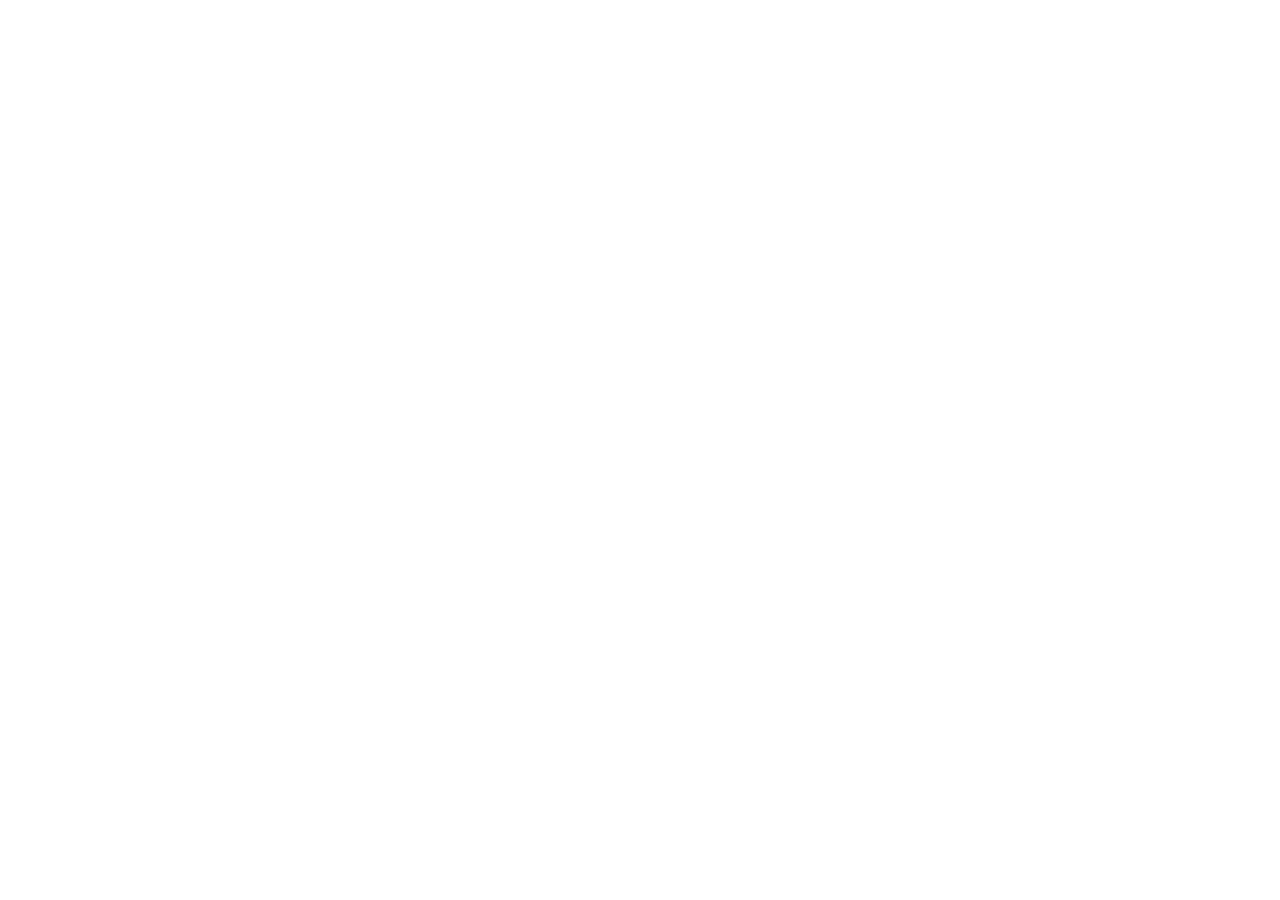
==== index.html @ 03325abd "editor 컨테이너 너비를 80%로 설정하고 내부 요소 너비 확장" ====
<!DOCTYPE html>
<html lang="ko">
<head>
  <meta charset="UTF-8" />
  <meta name="viewport" content="width=device-width, initial-scale=1.0" />
  <title>MD Editor</title>
  <link rel="stylesheet" href="https://cdn.jsdelivr.net/npm/vditor@3.10.8/dist/index.css" />
  <style>
    * { margin: 0; padding: 0; box-sizing: border-box; }
    html, body { height: 100%; overflow: hidden; background: #fff; }
    #editor { height: 100vh; width: 80%; margin: 0 auto; }
    .vditor { width: 100% !important; }
    .vditor-content { width: 100% !important; }
    .vditor-wysiwyg { width: 100% !important; }
    .vditor-wysiwyg-preview { width: 100% !important; }
    /* hide bottom status bar */
    .vditor-info { display: none !important; }
  </style>
</head>
<body>
  <div id="editor"></div>
  <script src="https://cdn.jsdelivr.net/npm/vditor@3.10.8/dist/index.min.js"></script>
  <script>
    new Vditor('editor', {
      mode: 'wysiwyg',
      toolbar: [],
      toolbarConfig: { hide: true },
      height: window.innerHeight,
      placeholder: '마크다운으로 작성하세요  (#, ##, **, *, >, -, ` 등)',
      counter: { enable: false },
      resize: { enable: false },
      cache: { enable: false },
    });

    window.addEventListener('resize', () => {
      document.querySelector('.vditor').style.height = window.innerHeight + 'px';
    });
  </script>
</body>
</html>
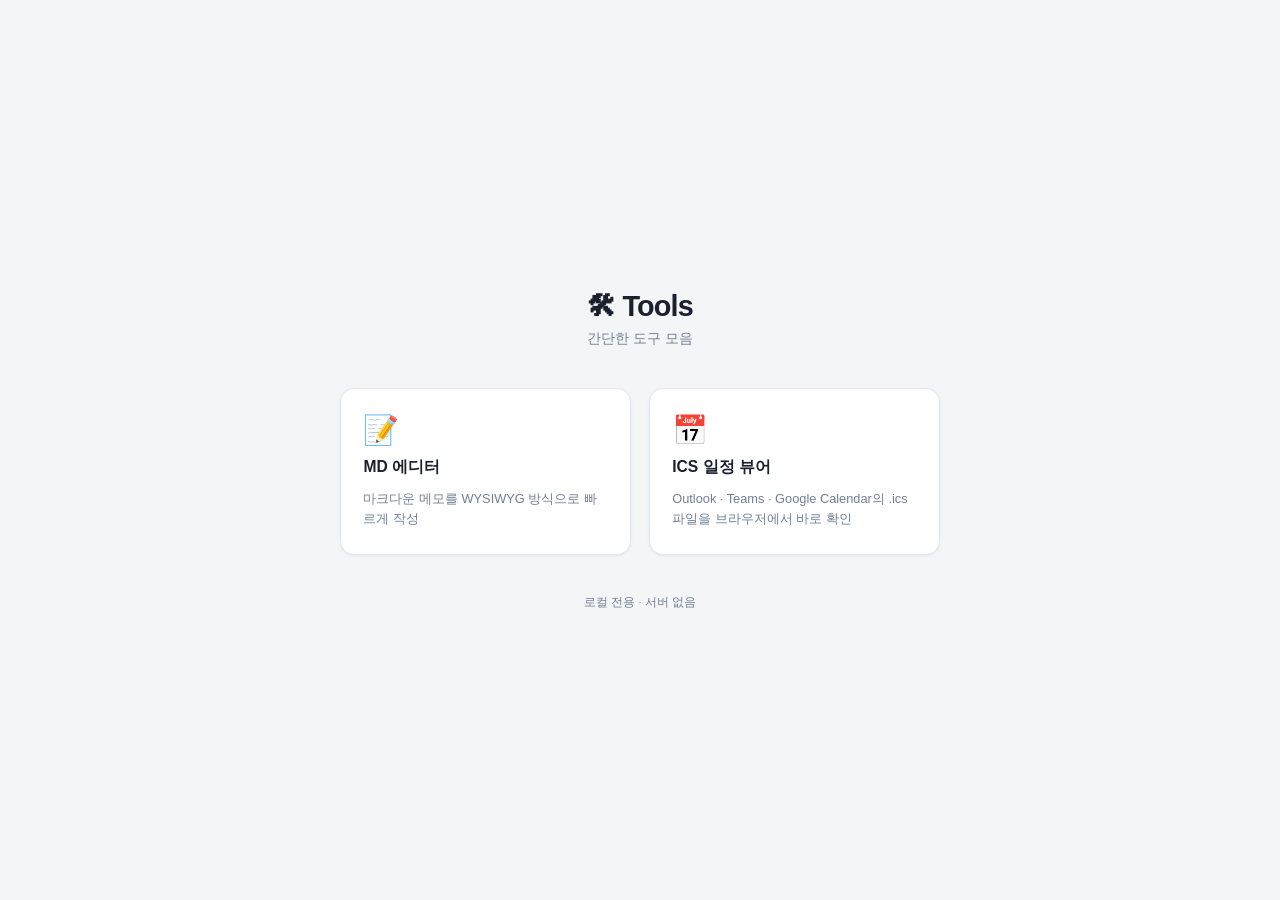
==== commit 3ea76bf7: "." ====
--- a/index.html
+++ b/index.html
@@ -3,38 +3,115 @@
 <head>
   <meta charset="UTF-8" />
   <meta name="viewport" content="width=device-width, initial-scale=1.0" />
-  <title>MD Editor</title>
-  <link rel="stylesheet" href="https://cdn.jsdelivr.net/npm/vditor@3.10.8/dist/index.css" />
+  <title>Tools</title>
   <style>
-    * { margin: 0; padding: 0; box-sizing: border-box; }
-    html, body { height: 100%; overflow: hidden; background: #fff; }
-    #editor { height: 100vh; width: 80%; margin: 0 auto; }
-    .vditor { width: 100% !important; }
-    .vditor-content { width: 100% !important; }
-    .vditor-wysiwyg { width: 100% !important; }
-    .vditor-wysiwyg-preview { width: 100% !important; }
-    /* hide bottom status bar */
-    .vditor-info { display: none !important; }
+    *, *::before, *::after { box-sizing: border-box; margin: 0; padding: 0; }
+
+    :root {
+      --bg: #f4f5f7;
+      --surface: #ffffff;
+      --border: #e2e8f0;
+      --text: #1a202c;
+      --text-muted: #718096;
+      --accent: #4f46e5;
+    }
+
+    body {
+      font-family: -apple-system, BlinkMacSystemFont, 'Segoe UI', sans-serif;
+      background: var(--bg);
+      color: var(--text);
+      min-height: 100vh;
+      display: flex;
+      flex-direction: column;
+      align-items: center;
+      justify-content: center;
+      padding: 2rem;
+    }
+
+    header {
+      text-align: center;
+      margin-bottom: 2.5rem;
+    }
+
+    header h1 {
+      font-size: 1.8rem;
+      font-weight: 800;
+      letter-spacing: -.03em;
+    }
+
+    header p {
+      margin-top: .4rem;
+      font-size: .875rem;
+      color: var(--text-muted);
+    }
+
+    .grid {
+      display: grid;
+      grid-template-columns: repeat(auto-fit, minmax(210px, 1fr));
+      gap: 1.1rem;
+      width: 100%;
+      max-width: 600px;
+    }
+
+    .card {
+      display: flex;
+      flex-direction: column;
+      gap: .65rem;
+      padding: 1.5rem 1.4rem;
+      background: var(--surface);
+      border: 1px solid var(--border);
+      border-radius: 14px;
+      text-decoration: none;
+      color: inherit;
+      transition: box-shadow .15s, transform .15s, border-color .15s;
+      box-shadow: 0 1px 3px rgba(0,0,0,.06);
+    }
+
+    .card:hover {
+      box-shadow: 0 6px 24px rgba(79,70,229,.13);
+      border-color: var(--accent);
+      transform: translateY(-2px);
+    }
+
+    .card-icon { font-size: 1.8rem; }
+
+    .card-title {
+      font-size: .975rem;
+      font-weight: 700;
+    }
+
+    .card-desc {
+      font-size: .8rem;
+      color: var(--text-muted);
+      line-height: 1.6;
+    }
+
+    footer {
+      margin-top: 2.5rem;
+      font-size: .72rem;
+      color: var(--text-muted);
+    }
   </style>
 </head>
 <body>
-  <div id="editor"></div>
-  <script src="https://cdn.jsdelivr.net/npm/vditor@3.10.8/dist/index.min.js"></script>
-  <script>
-    new Vditor('editor', {
-      mode: 'wysiwyg',
-      toolbar: [],
-      toolbarConfig: { hide: true },
-      height: window.innerHeight,
-      placeholder: '마크다운으로 작성하세요  (#, ##, **, *, >, -, ` 등)',
-      counter: { enable: false },
-      resize: { enable: false },
-      cache: { enable: false },
-    });
+  <header>
+    <h1>🛠 Tools</h1>
+    <p>간단한 도구 모음</p>
+  </header>
 
-    window.addEventListener('resize', () => {
-      document.querySelector('.vditor').style.height = window.innerHeight + 'px';
-    });
-  </script>
+  <div class="grid">
+    <a class="card" href="./mdmemo.html">
+      <div class="card-icon">📝</div>
+      <div class="card-title">MD 에디터</div>
+      <div class="card-desc">마크다운 메모를 WYSIWYG 방식으로 빠르게 작성</div>
+    </a>
+    <a class="card" href="./schedule.html">
+      <div class="card-icon">📅</div>
+      <div class="card-title">ICS 일정 뷰어</div>
+      <div class="card-desc">Outlook · Teams · Google Calendar의 .ics 파일을 브라우저에서 바로 확인</div>
+    </a>
+  </div>
+
+  <footer>로컬 전용 · 서버 없음</footer>
 </body>
 </html>
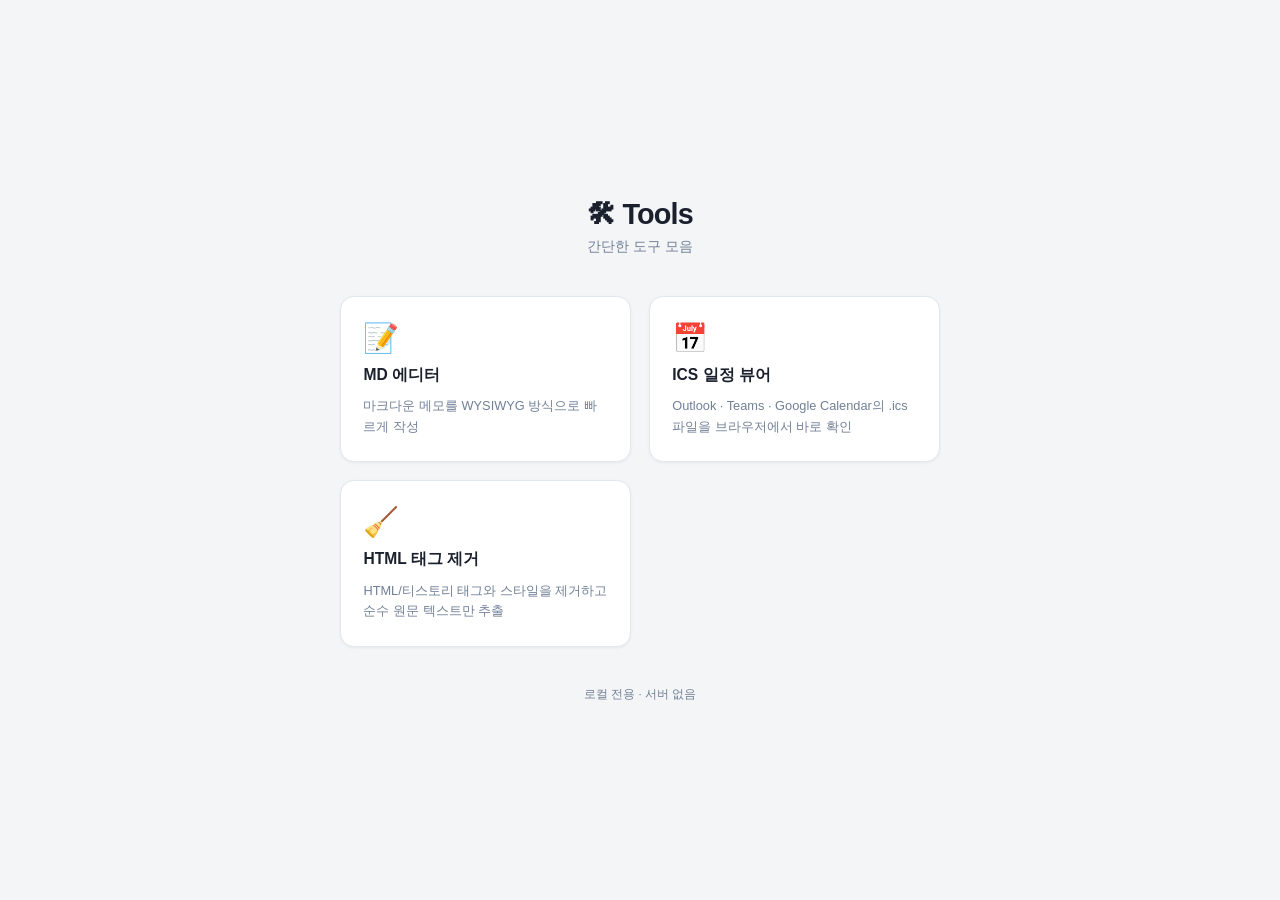
==== commit 81ea0781: "." ====
--- a/index.html
+++ b/index.html
@@ -110,8 +110,14 @@
       <div class="card-title">ICS 일정 뷰어</div>
       <div class="card-desc">Outlook · Teams · Google Calendar의 .ics 파일을 브라우저에서 바로 확인</div>
     </a>
+    <!-- 추가된 removepath 카드 -->
+    <a class="card" href="./removepath.html">
+      <div class="card-icon">🧹</div>
+      <div class="card-title">HTML 태그 제거</div>
+      <div class="card-desc">HTML/티스토리 태그와 스타일을 제거하고 순수 원문 텍스트만 추출</div>
+    </a>
   </div>
 
   <footer>로컬 전용 · 서버 없음</footer>
 </body>
-</html>
+</html>
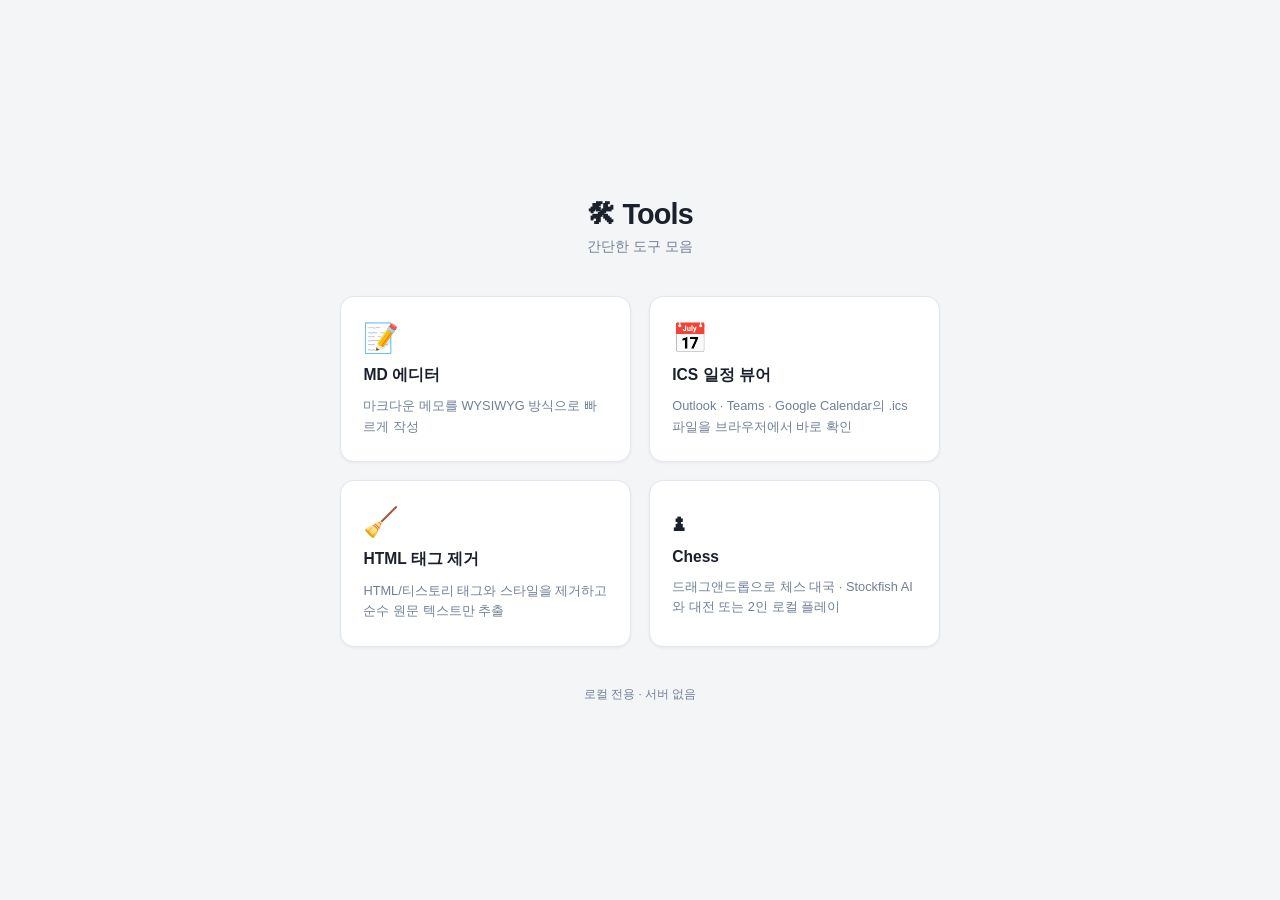
==== commit 84daa0e7: "make chess game" ====
--- a/index.html
+++ b/index.html
@@ -110,11 +110,15 @@
       <div class="card-title">ICS 일정 뷰어</div>
       <div class="card-desc">Outlook · Teams · Google Calendar의 .ics 파일을 브라우저에서 바로 확인</div>
     </a>
-    <!-- 추가된 removepath 카드 -->
     <a class="card" href="./removepath.html">
       <div class="card-icon">🧹</div>
       <div class="card-title">HTML 태그 제거</div>
       <div class="card-desc">HTML/티스토리 태그와 스타일을 제거하고 순수 원문 텍스트만 추출</div>
+    </a>
+    <a class="card" href="./chess.html">
+      <div class="card-icon">♟</div>
+      <div class="card-title">Chess</div>
+      <div class="card-desc">드래그앤드롭으로 체스 대국 · Stockfish AI와 대전 또는 2인 로컬 플레이</div>
     </a>
   </div>
 
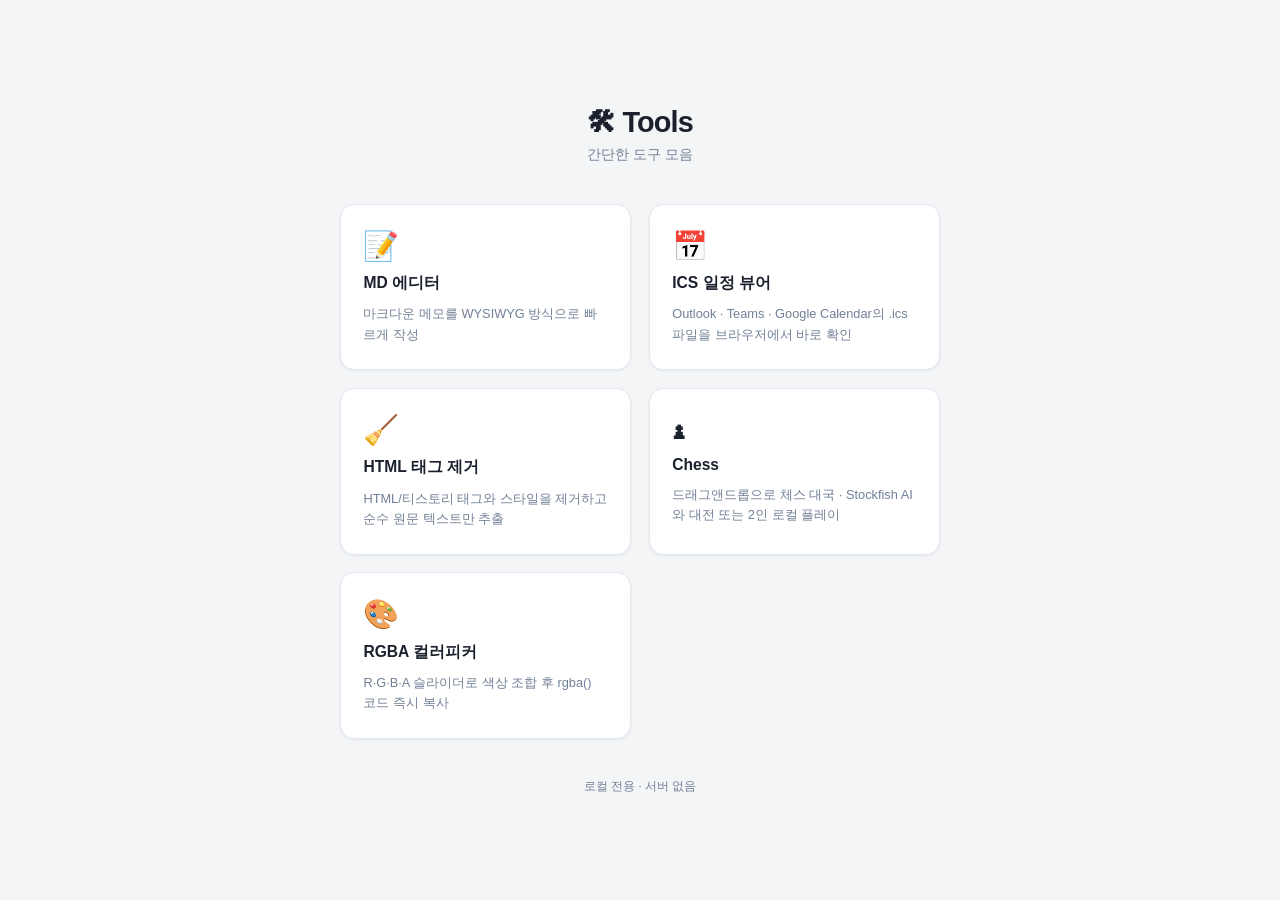
==== commit d9ba6e01: "colouepicker" ====
--- a/index.html
+++ b/index.html
@@ -120,6 +120,11 @@
       <div class="card-title">Chess</div>
       <div class="card-desc">드래그앤드롭으로 체스 대국 · Stockfish AI와 대전 또는 2인 로컬 플레이</div>
     </a>
+    <a class="card" href="./colouepicker.html">
+      <div class="card-icon">🎨</div>
+      <div class="card-title">RGBA 컬러피커</div>
+      <div class="card-desc">R·G·B·A 슬라이더로 색상 조합 후 rgba() 코드 즉시 복사</div>
+    </a>
   </div>
 
   <footer>로컬 전용 · 서버 없음</footer>
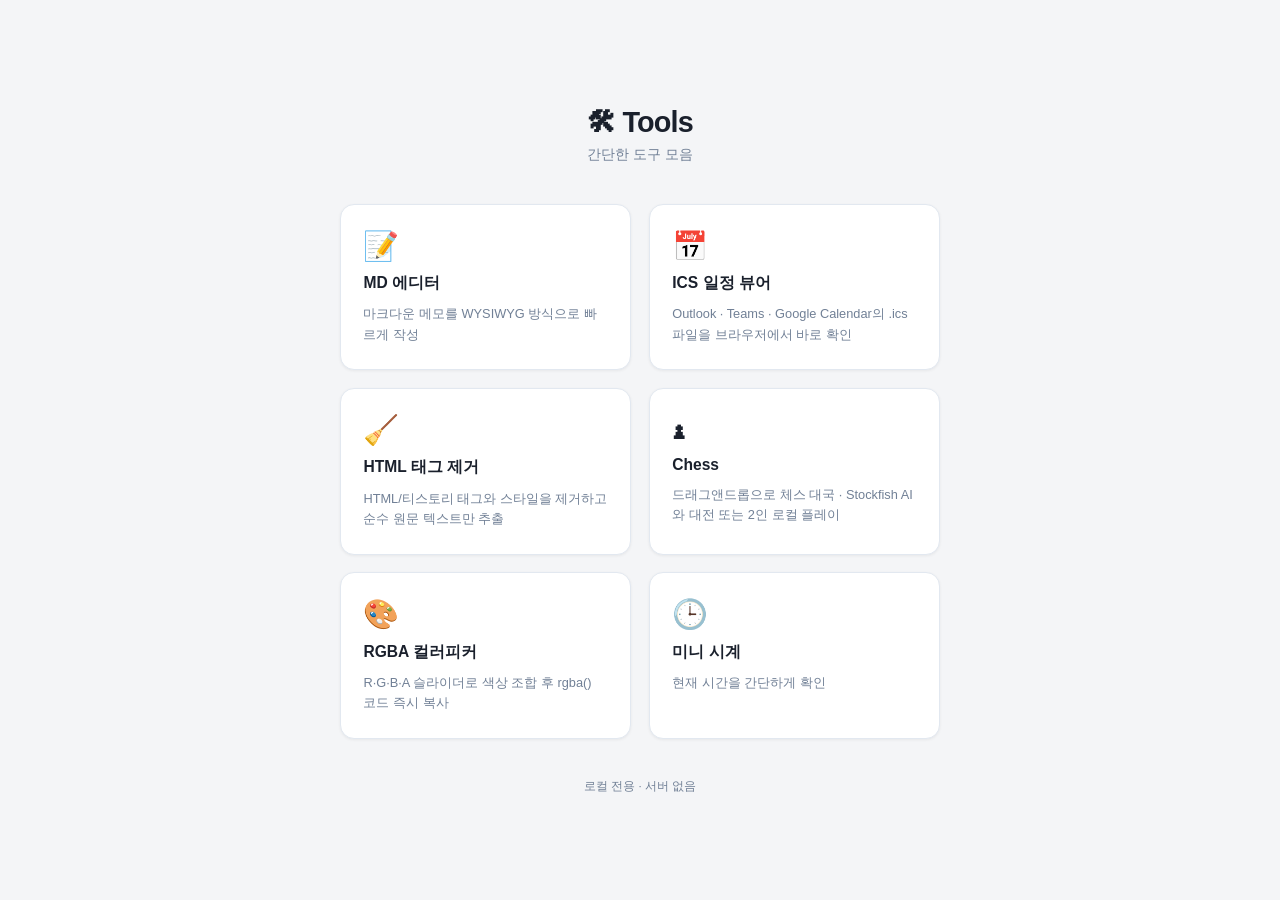
==== commit 1687fadc: "clock" ====
--- a/index.html
+++ b/index.html
@@ -125,6 +125,12 @@
       <div class="card-title">RGBA 컬러피커</div>
       <div class="card-desc">R·G·B·A 슬라이더로 색상 조합 후 rgba() 코드 즉시 복사</div>
     </a>
+    <a class="card" href="./miniclock.html">
+      <div class="card-icon">🕒</div>
+      <div class="card-title">미니 시계</div>
+      <div class="card-desc">현재 시간을 간단하게 확인</div>
+    </a>
+    
   </div>
 
   <footer>로컬 전용 · 서버 없음</footer>
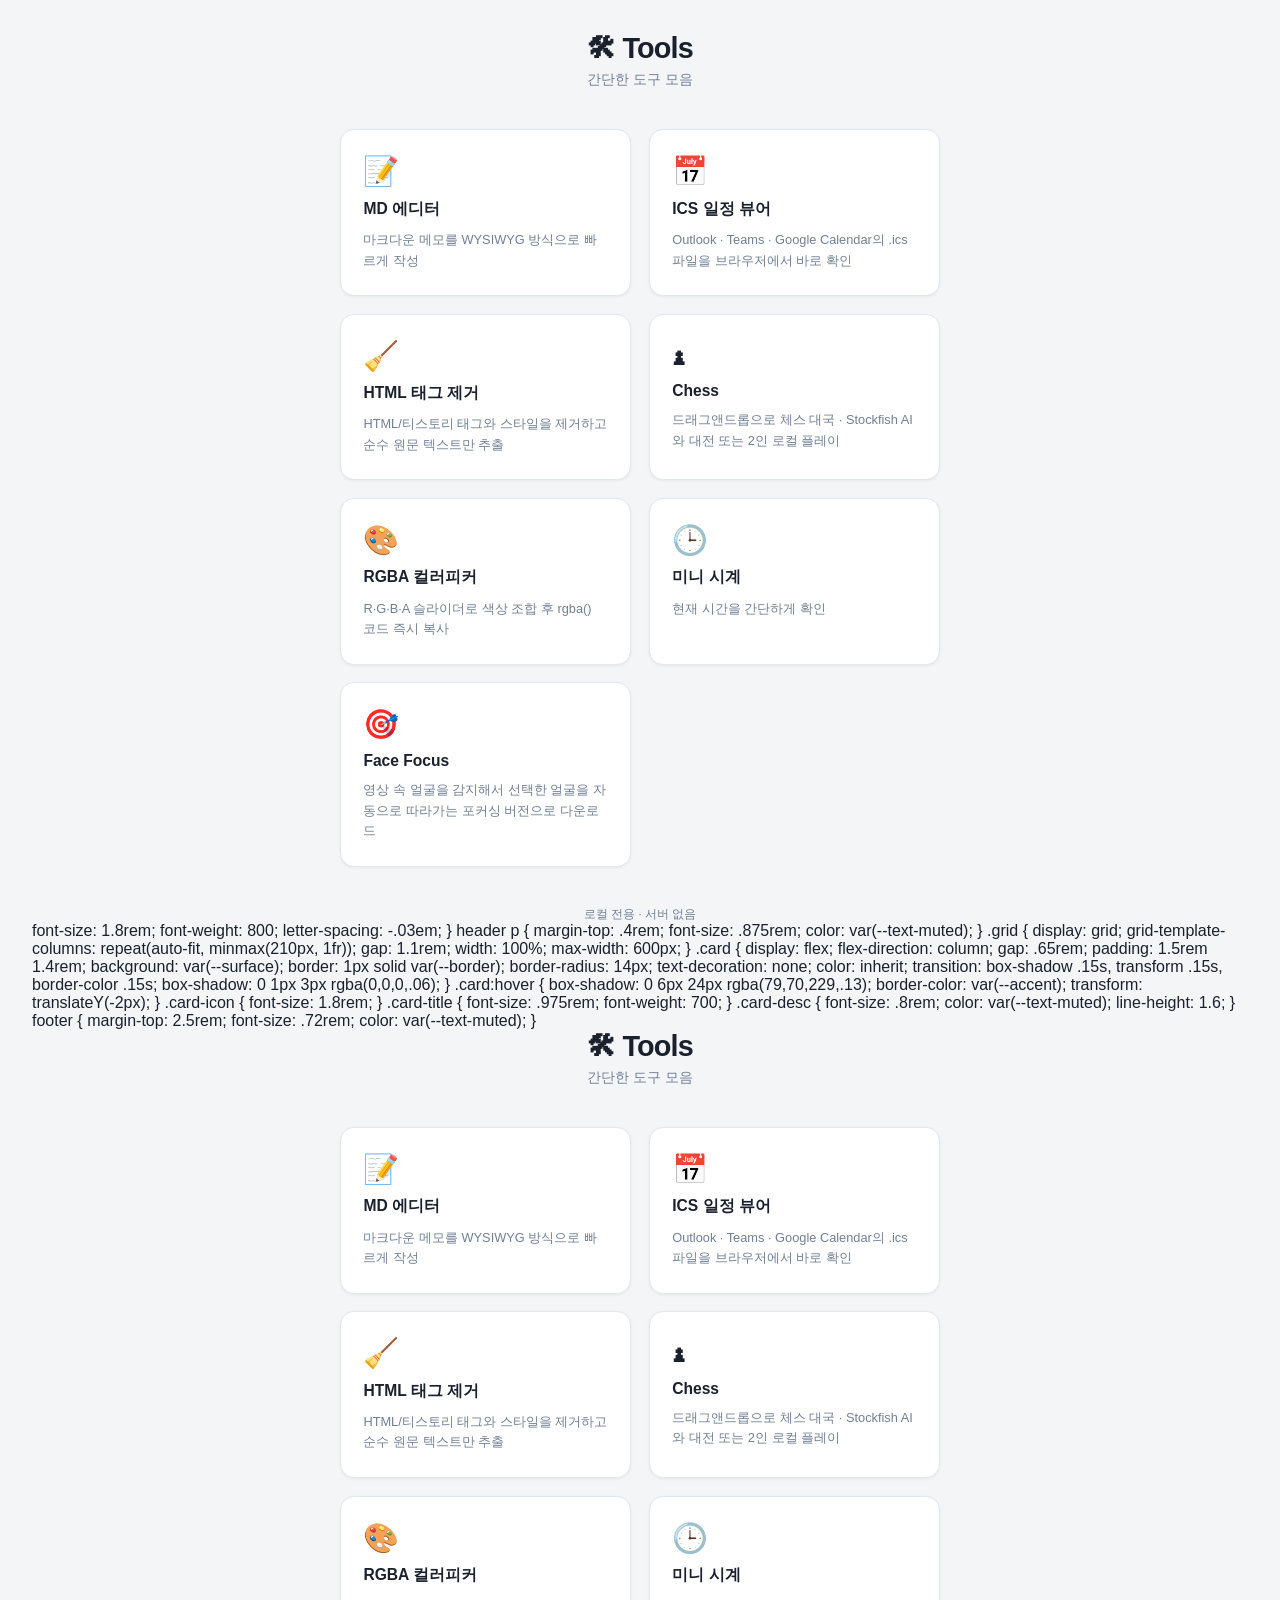
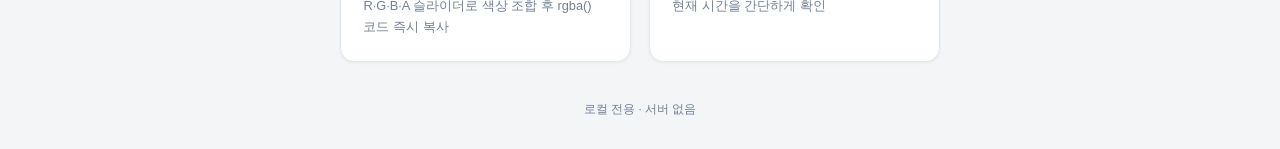
==== commit 23d0bd26: "Add Face Focus card to index.html" ====
--- a/index.html
+++ b/index.html
@@ -130,9 +130,116 @@
       <div class="card-title">미니 시계</div>
       <div class="card-desc">현재 시간을 간단하게 확인</div>
     </a>
+    <a class="card" href="./facefocus.html">
+      <div class="card-icon">🎯</div>
+      <div class="card-title">Face Focus</div>
+      <div class="card-desc">영상 속 얼굴을 감지해서 선택한 얼굴을 자동으로 따라가는 포커싱 버전으로 다운로드</div>
+    </a>
+
+  </div>
+
+  <footer>로컬 전용 · 서버 없음</footer>
+</body>
+</html>
+      font-size: 1.8rem;
+      font-weight: 800;
+      letter-spacing: -.03em;
+    }
+
+    header p {
+      margin-top: .4rem;
+      font-size: .875rem;
+      color: var(--text-muted);
+    }
+
+    .grid {
+      display: grid;
+      grid-template-columns: repeat(auto-fit, minmax(210px, 1fr));
+      gap: 1.1rem;
+      width: 100%;
+      max-width: 600px;
+    }
+
+    .card {
+      display: flex;
+      flex-direction: column;
+      gap: .65rem;
+      padding: 1.5rem 1.4rem;
+      background: var(--surface);
+      border: 1px solid var(--border);
+      border-radius: 14px;
+      text-decoration: none;
+      color: inherit;
+      transition: box-shadow .15s, transform .15s, border-color .15s;
+      box-shadow: 0 1px 3px rgba(0,0,0,.06);
+    }
+
+    .card:hover {
+      box-shadow: 0 6px 24px rgba(79,70,229,.13);
+      border-color: var(--accent);
+      transform: translateY(-2px);
+    }
+
+    .card-icon { font-size: 1.8rem; }
+
+    .card-title {
+      font-size: .975rem;
+      font-weight: 700;
+    }
+
+    .card-desc {
+      font-size: .8rem;
+      color: var(--text-muted);
+      line-height: 1.6;
+    }
+
+    footer {
+      margin-top: 2.5rem;
+      font-size: .72rem;
+      color: var(--text-muted);
+    }
+  </style>
+</head>
+<body>
+  <header>
+    <h1>🛠 Tools</h1>
+    <p>간단한 도구 모음</p>
+  </header>
+
+  <div class="grid">
+    <a class="card" href="./mdmemo.html">
+      <div class="card-icon">📝</div>
+      <div class="card-title">MD 에디터</div>
+      <div class="card-desc">마크다운 메모를 WYSIWYG 방식으로 빠르게 작성</div>
+    </a>
+    <a class="card" href="./schedule.html">
+      <div class="card-icon">📅</div>
+      <div class="card-title">ICS 일정 뷰어</div>
+      <div class="card-desc">Outlook · Teams · Google Calendar의 .ics 파일을 브라우저에서 바로 확인</div>
+    </a>
+    <a class="card" href="./removepath.html">
+      <div class="card-icon">🧹</div>
+      <div class="card-title">HTML 태그 제거</div>
+      <div class="card-desc">HTML/티스토리 태그와 스타일을 제거하고 순수 원문 텍스트만 추출</div>
+    </a>
+    <a class="card" href="./chess.html">
+      <div class="card-icon">♟</div>
+      <div class="card-title">Chess</div>
+      <div class="card-desc">드래그앤드롭으로 체스 대국 · Stockfish AI와 대전 또는 2인 로컬 플레이</div>
+    </a>
+    <a class="card" href="./colouepicker.html">
+      <div class="card-icon">🎨</div>
+      <div class="card-title">RGBA 컬러피커</div>
+      <div class="card-desc">R·G·B·A 슬라이더로 색상 조합 후 rgba() 코드 즉시 복사</div>
+    </a>
+    <a class="card" href="./miniclock.html">
+      <div class="card-icon">🕒</div>
+      <div class="card-title">미니 시계</div>
+      <div class="card-desc">현재 시간을 간단하게 확인</div>
+    </a>
     
   </div>
 
   <footer>로컬 전용 · 서버 없음</footer>
 </body>
-</html>+</html>
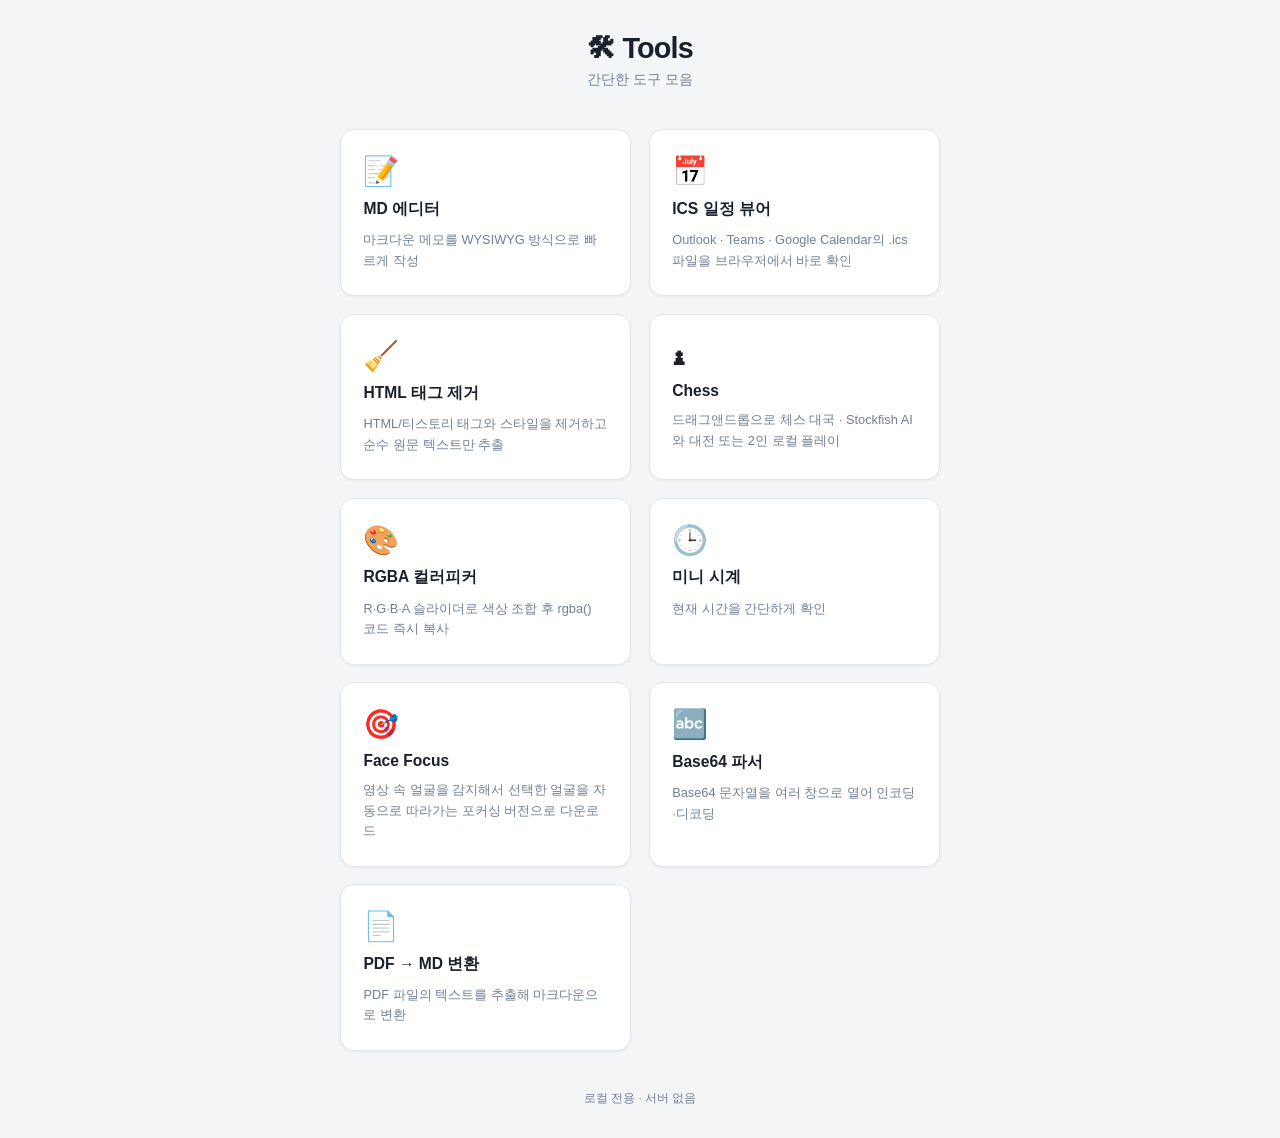
==== commit ebea0565: "Add PDF to MD conversion card in index.html" ====
--- a/index.html
+++ b/index.html
@@ -130,116 +130,23 @@
       <div class="card-title">미니 시계</div>
       <div class="card-desc">현재 시간을 간단하게 확인</div>
     </a>
-    <a class="card" href="./facefocus.html">
+    <a class="card" href="./face-focus-app.html">
       <div class="card-icon">🎯</div>
       <div class="card-title">Face Focus</div>
       <div class="card-desc">영상 속 얼굴을 감지해서 선택한 얼굴을 자동으로 따라가는 포커싱 버전으로 다운로드</div>
     </a>
-
+    <a class="card" href="./Base64-parser.html">
+      <div class="card-icon">🔤</div>
+      <div class="card-title">Base64 파서</div>
+      <div class="card-desc">Base64 문자열을 여러 창으로 열어 인코딩·디코딩</div>
+    </a>
+    <a class="card" href="./pdf2md.html">
+      <div class="card-icon">📄</div>
+      <div class="card-title">PDF → MD 변환</div>
+      <div class="card-desc">PDF 파일의 텍스트를 추출해 마크다운으로 변환</div>
+    </a>
   </div>
 
   <footer>로컬 전용 · 서버 없음</footer>
 </body>
 </html>
-      font-size: 1.8rem;
-      font-weight: 800;
-      letter-spacing: -.03em;
-    }
-
-    header p {
-      margin-top: .4rem;
-      font-size: .875rem;
-      color: var(--text-muted);
-    }
-
-    .grid {
-      display: grid;
-      grid-template-columns: repeat(auto-fit, minmax(210px, 1fr));
-      gap: 1.1rem;
-      width: 100%;
-      max-width: 600px;
-    }
-
-    .card {
-      display: flex;
-      flex-direction: column;
-      gap: .65rem;
-      padding: 1.5rem 1.4rem;
-      background: var(--surface);
-      border: 1px solid var(--border);
-      border-radius: 14px;
-      text-decoration: none;
-      color: inherit;
-      transition: box-shadow .15s, transform .15s, border-color .15s;
-      box-shadow: 0 1px 3px rgba(0,0,0,.06);
-    }
-
-    .card:hover {
-      box-shadow: 0 6px 24px rgba(79,70,229,.13);
-      border-color: var(--accent);
-      transform: translateY(-2px);
-    }
-
-    .card-icon { font-size: 1.8rem; }
-
-    .card-title {
-      font-size: .975rem;
-      font-weight: 700;
-    }
-
-    .card-desc {
-      font-size: .8rem;
-      color: var(--text-muted);
-      line-height: 1.6;
-    }
-
-    footer {
-      margin-top: 2.5rem;
-      font-size: .72rem;
-      color: var(--text-muted);
-    }
-  </style>
-</head>
-<body>
-  <header>
-    <h1>🛠 Tools</h1>
-    <p>간단한 도구 모음</p>
-  </header>
-
-  <div class="grid">
-    <a class="card" href="./mdmemo.html">
-      <div class="card-icon">📝</div>
-      <div class="card-title">MD 에디터</div>
-      <div class="card-desc">마크다운 메모를 WYSIWYG 방식으로 빠르게 작성</div>
-    </a>
-    <a class="card" href="./schedule.html">
-      <div class="card-icon">📅</div>
-      <div class="card-title">ICS 일정 뷰어</div>
-      <div class="card-desc">Outlook · Teams · Google Calendar의 .ics 파일을 브라우저에서 바로 확인</div>
-    </a>
-    <a class="card" href="./removepath.html">
-      <div class="card-icon">🧹</div>
-      <div class="card-title">HTML 태그 제거</div>
-      <div class="card-desc">HTML/티스토리 태그와 스타일을 제거하고 순수 원문 텍스트만 추출</div>
-    </a>
-    <a class="card" href="./chess.html">
-      <div class="card-icon">♟</div>
-      <div class="card-title">Chess</div>
-      <div class="card-desc">드래그앤드롭으로 체스 대국 · Stockfish AI와 대전 또는 2인 로컬 플레이</div>
-    </a>
-    <a class="card" href="./colouepicker.html">
-      <div class="card-icon">🎨</div>
-      <div class="card-title">RGBA 컬러피커</div>
-      <div class="card-desc">R·G·B·A 슬라이더로 색상 조합 후 rgba() 코드 즉시 복사</div>
-    </a>
-    <a class="card" href="./miniclock.html">
-      <div class="card-icon">🕒</div>
-      <div class="card-title">미니 시계</div>
-      <div class="card-desc">현재 시간을 간단하게 확인</div>
-    </a>
-    
-  </div>
-
-  <footer>로컬 전용 · 서버 없음</footer>
-</body>
-</html>
